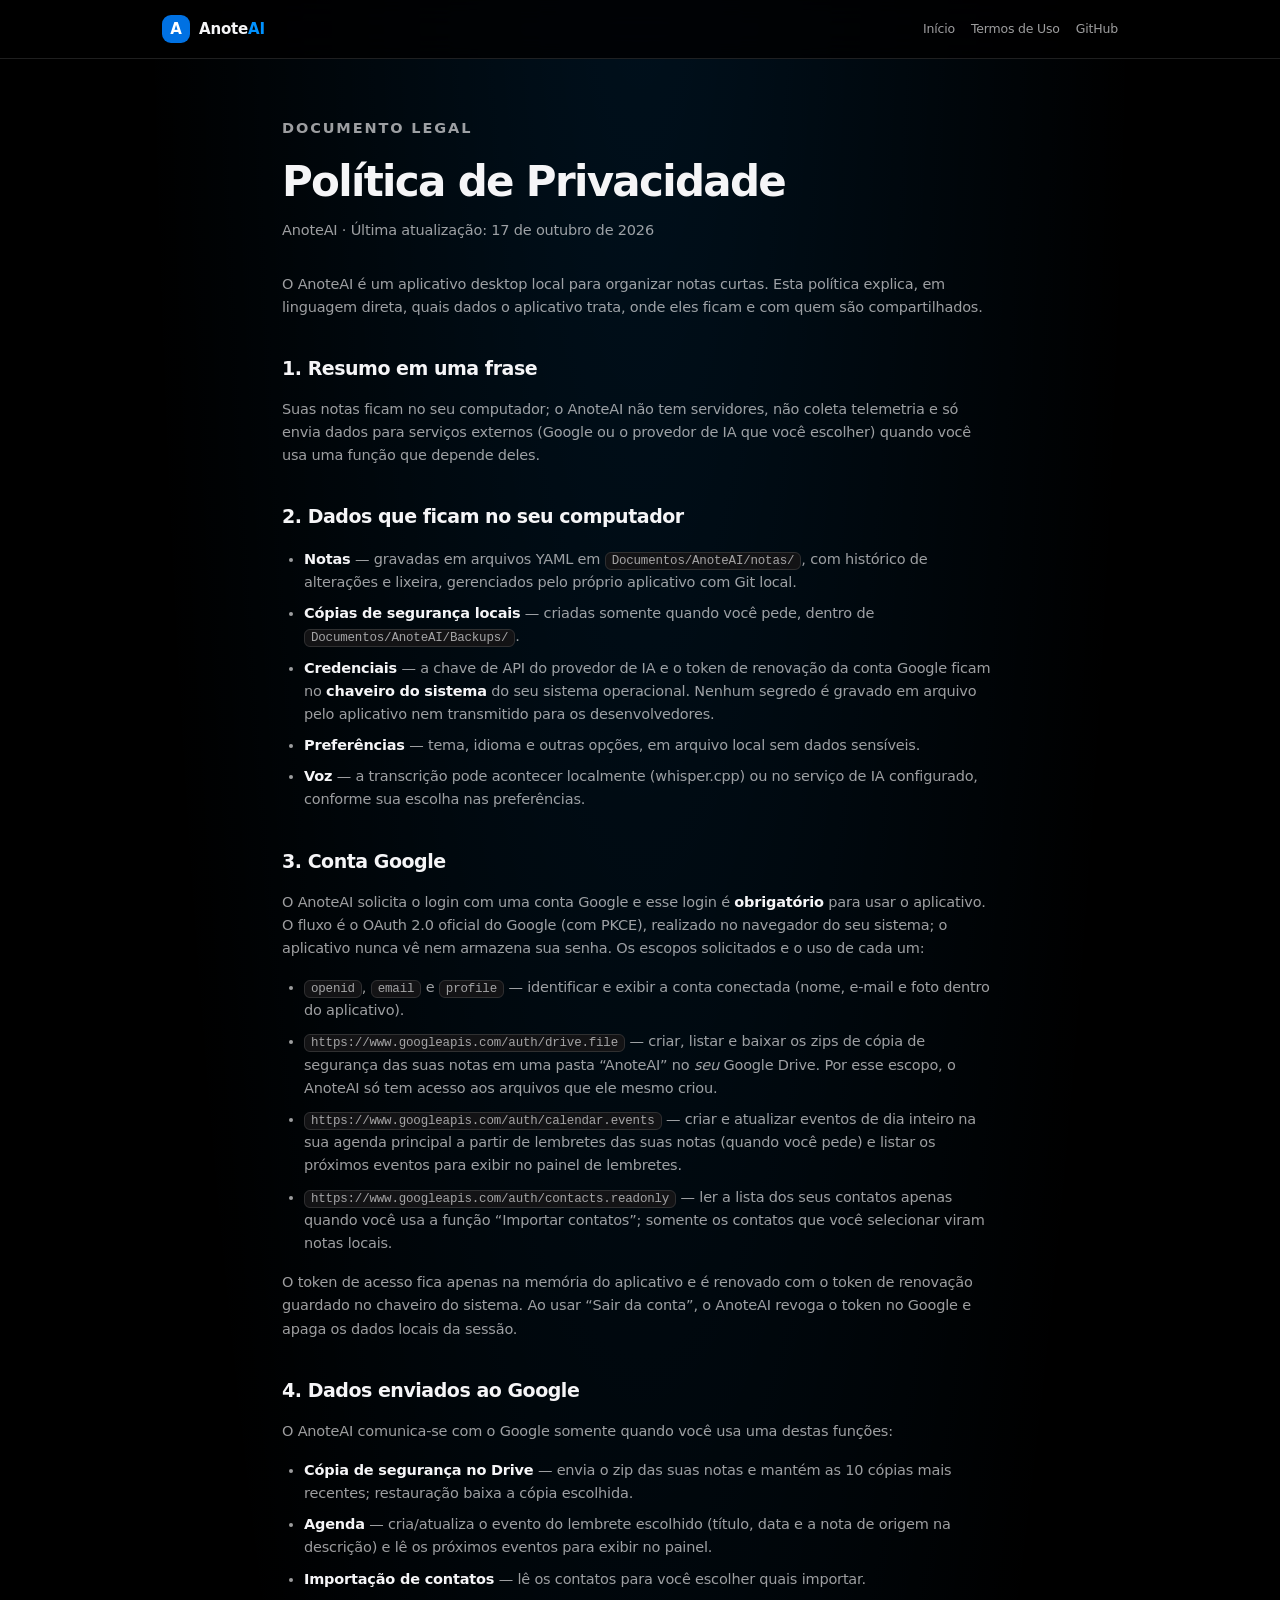
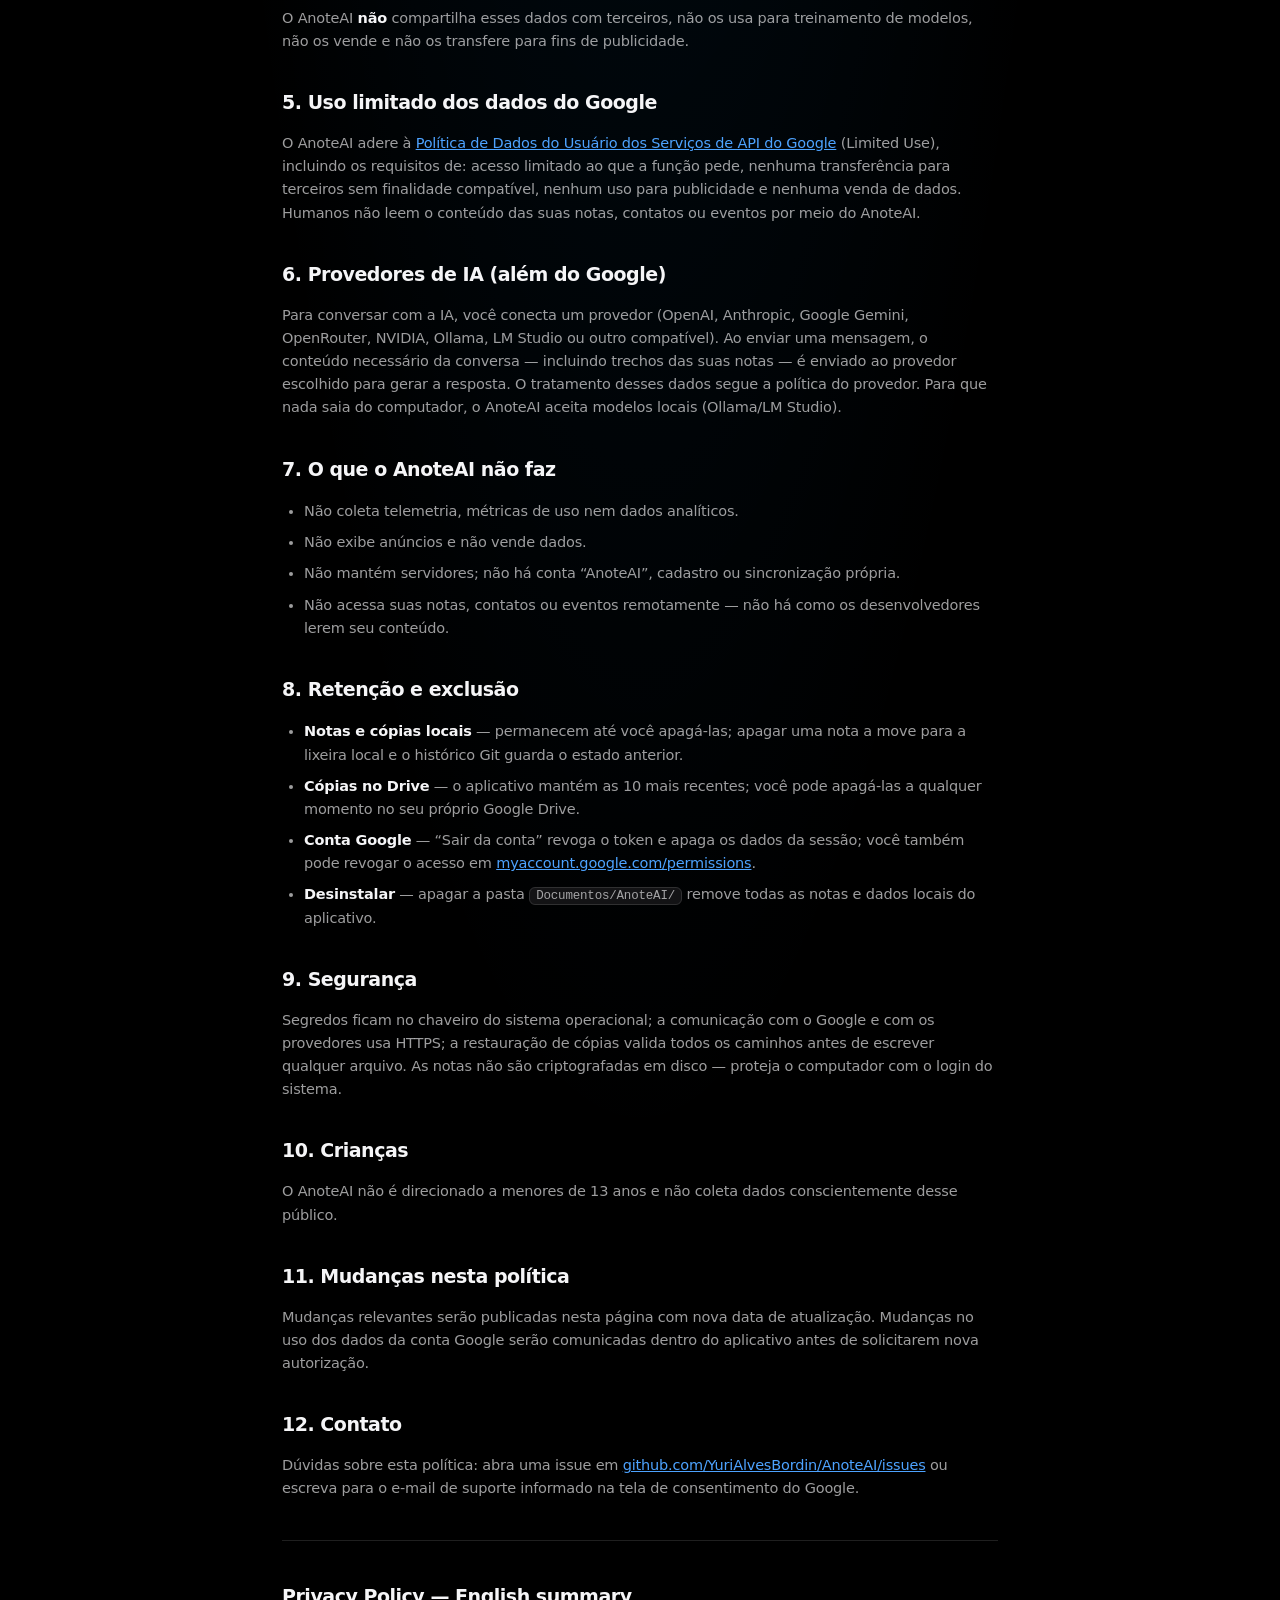
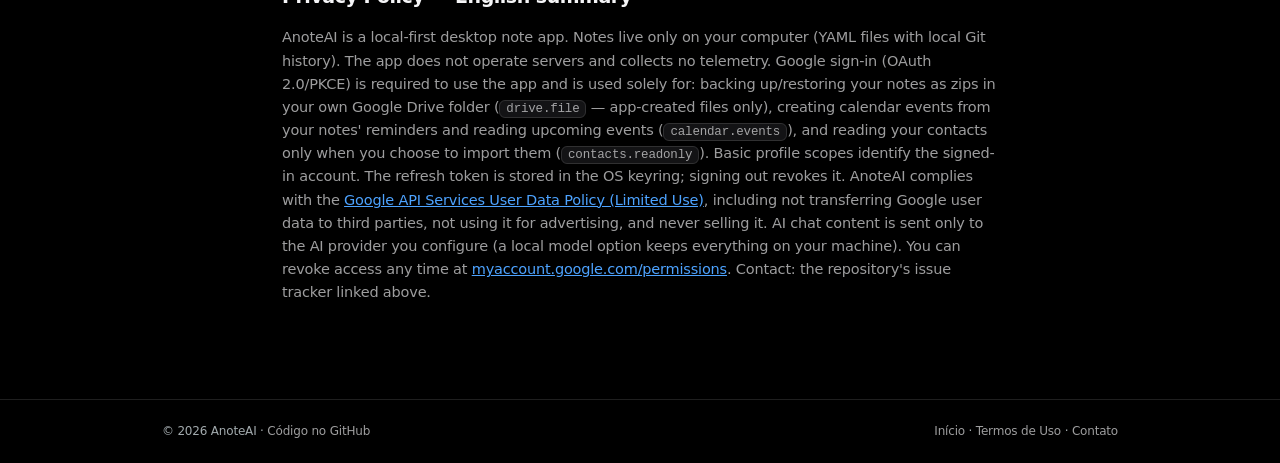
==== privacidade.html @ 76039820 "Site do AnoteAI: página inicial, política de privacidade e termos de uso" ====
<!DOCTYPE html>
<html lang="pt-BR">
<head>
  <meta charset="UTF-8" />
  <meta name="viewport" content="width=device-width, initial-scale=1" />
  <title>Política de Privacidade — AnoteAI</title>
  <meta name="description" content="Política de Privacidade do AnoteAI: como o aplicativo trata suas notas, sua conta Google e os dados enviados aos provedores de IA." />
  <link rel="stylesheet" href="style.css" />
  <link rel="icon" href="data:image/svg+xml,%3Csvg xmlns='http://www.w3.org/2000/svg' viewBox='0 0 32 32'%3E%3Crect width='32' height='32' rx='8' fill='%230071E3'/%3E%3Ctext x='16' y='22' font-family='sans-serif' font-size='15' font-weight='700' fill='white' text-anchor='middle'%3EA%3C/text%3E%3C/svg%3E" />
</head>
<body>
  <header class="top">
    <div class="wrap top-row">
      <a class="brand" href="./">
        <span class="brand-mark">A</span>
        <span>Anote<span class="brand-ai">AI</span></span>
      </a>
      <nav>
        <a href="./">Início</a>
        <a href="termos.html">Termos de Uso</a>
        <a href="https://github.com/YuriAlvesBordin/AnoteAI" rel="noopener">GitHub</a>
      </nav>
    </div>
  </header>

  <main>
    <article class="doc wrap narrow">
      <p class="eyebrow">Documento legal</p>
      <h1>Política de Privacidade</h1>
      <p class="doc-meta">AnoteAI · Última atualização: 17 de outubro de 2026</p>

      <p>
        O AnoteAI é um aplicativo desktop local para organizar notas curtas. Esta
        política explica, em linguagem direta, quais dados o aplicativo trata, onde
        eles ficam e com quem são compartilhados.
      </p>

      <h2>1. Resumo em uma frase</h2>
      <p>
        Suas notas ficam no seu computador; o AnoteAI não tem servidores, não coleta
        telemetria e só envia dados para serviços externos (Google ou o provedor de IA
        que você escolher) quando você usa uma função que depende deles.
      </p>

      <h2>2. Dados que ficam no seu computador</h2>
      <ul>
        <li><strong>Notas</strong> — gravadas em arquivos YAML em <code>Documentos/AnoteAI/notas/</code>, com histórico de alterações e lixeira, gerenciados pelo próprio aplicativo com Git local.</li>
        <li><strong>Cópias de segurança locais</strong> — criadas somente quando você pede, dentro de <code>Documentos/AnoteAI/Backups/</code>.</li>
        <li><strong>Credenciais</strong> — a chave de API do provedor de IA e o token de renovação da conta Google ficam no <strong>chaveiro do sistema</strong> do seu sistema operacional. Nenhum segredo é gravado em arquivo pelo aplicativo nem transmitido para os desenvolvedores.</li>
        <li><strong>Preferências</strong> — tema, idioma e outras opções, em arquivo local sem dados sensíveis.</li>
        <li><strong>Voz</strong> — a transcrição pode acontecer localmente (whisper.cpp) ou no serviço de IA configurado, conforme sua escolha nas preferências.</li>
      </ul>

      <h2>3. Conta Google</h2>
      <p>
        O AnoteAI solicita o login com uma conta Google e esse login é
        <strong>obrigatório</strong> para usar o aplicativo. O fluxo é o OAuth 2.0
        oficial do Google (com PKCE), realizado no navegador do seu sistema; o
        aplicativo nunca vê nem armazena sua senha. Os escopos solicitados e o uso de
        cada um:
      </p>
      <ul>
        <li><code>openid</code>, <code>email</code> e <code>profile</code> — identificar e exibir a conta conectada (nome, e-mail e foto dentro do aplicativo).</li>
        <li><code>https://www.googleapis.com/auth/drive.file</code> — criar, listar e baixar os zips de cópia de segurança das suas notas em uma pasta “AnoteAI” no <em>seu</em> Google Drive. Por esse escopo, o AnoteAI só tem acesso aos arquivos que ele mesmo criou.</li>
        <li><code>https://www.googleapis.com/auth/calendar.events</code> — criar e atualizar eventos de dia inteiro na sua agenda principal a partir de lembretes das suas notas (quando você pede) e listar os próximos eventos para exibir no painel de lembretes.</li>
        <li><code>https://www.googleapis.com/auth/contacts.readonly</code> — ler a lista dos seus contatos apenas quando você usa a função “Importar contatos”; somente os contatos que você selecionar viram notas locais.</li>
      </ul>
      <p>
        O token de acesso fica apenas na memória do aplicativo e é renovado com o
        token de renovação guardado no chaveiro do sistema. Ao usar “Sair da conta”,
        o AnoteAI revoga o token no Google e apaga os dados locais da sessão.
      </p>

      <h2>4. Dados enviados ao Google</h2>
      <p>O AnoteAI comunica-se com o Google somente quando você usa uma destas funções:</p>
      <ul>
        <li><strong>Cópia de segurança no Drive</strong> — envia o zip das suas notas e mantém as 10 cópias mais recentes; restauração baixa a cópia escolhida.</li>
        <li><strong>Agenda</strong> — cria/atualiza o evento do lembrete escolhido (título, data e a nota de origem na descrição) e lê os próximos eventos para exibir no painel.</li>
        <li><strong>Importação de contatos</strong> — lê os contatos para você escolher quais importar.</li>
      </ul>
      <p>
        O AnoteAI <strong>não</strong> compartilha esses dados com terceiros, não os
        usa para treinamento de modelos, não os vende e não os transfere para fins de
        publicidade.
      </p>

      <h2>5. Uso limitado dos dados do Google</h2>
      <p>
        O AnoteAI adere à <a href="https://developers.google.com/terms/api-services-user-data-policy" rel="noopener">Política de Dados do Usuário dos Serviços de API do Google</a>
        (Limited Use), incluindo os requisitos de: acesso limitado ao que a função
        pede, nenhuma transferência para terceiros sem finalidade compatível, nenhum
        uso para publicidade e nenhuma venda de dados. Humanos não leem o conteúdo
        das suas notas, contatos ou eventos por meio do AnoteAI.
      </p>

      <h2>6. Provedores de IA (além do Google)</h2>
      <p>
        Para conversar com a IA, você conecta um provedor (OpenAI, Anthropic, Google
        Gemini, OpenRouter, NVIDIA, Ollama, LM Studio ou outro compatível). Ao enviar
        uma mensagem, o conteúdo necessário da conversa — incluindo trechos das suas
        notas — é enviado ao provedor escolhido para gerar a resposta. O tratamento
        desses dados segue a política do provedor. Para que nada saia do computador,
        o AnoteAI aceita modelos locais (Ollama/LM Studio).
      </p>

      <h2>7. O que o AnoteAI não faz</h2>
      <ul>
        <li>Não coleta telemetria, métricas de uso nem dados analíticos.</li>
        <li>Não exibe anúncios e não vende dados.</li>
        <li>Não mantém servidores; não há conta “AnoteAI”, cadastro ou sincronização própria.</li>
        <li>Não acessa suas notas, contatos ou eventos remotamente — não há como os desenvolvedores lerem seu conteúdo.</li>
      </ul>

      <h2>8. Retenção e exclusão</h2>
      <ul>
        <li><strong>Notas e cópias locais</strong> — permanecem até você apagá-las; apagar uma nota a move para a lixeira local e o histórico Git guarda o estado anterior.</li>
        <li><strong>Cópias no Drive</strong> — o aplicativo mantém as 10 mais recentes; você pode apagá-las a qualquer momento no seu próprio Google Drive.</li>
        <li><strong>Conta Google</strong> — “Sair da conta” revoga o token e apaga os dados da sessão; você também pode revogar o acesso em <a href="https://myaccount.google.com/permissions" rel="noopener">myaccount.google.com/permissions</a>.</li>
        <li><strong>Desinstalar</strong> — apagar a pasta <code>Documentos/AnoteAI/</code> remove todas as notas e dados locais do aplicativo.</li>
      </ul>

      <h2>9. Segurança</h2>
      <p>
        Segredos ficam no chaveiro do sistema operacional; a comunicação com o Google
        e com os provedores usa HTTPS; a restauração de cópias valida todos os
        caminhos antes de escrever qualquer arquivo. As notas não são criptografadas
        em disco — proteja o computador com o login do sistema.
      </p>

      <h2>10. Crianças</h2>
      <p>
        O AnoteAI não é direcionado a menores de 13 anos e não coleta dados
        conscientemente desse público.
      </p>

      <h2>11. Mudanças nesta política</h2>
      <p>
        Mudanças relevantes serão publicadas nesta página com nova data de
        atualização. Mudanças no uso dos dados da conta Google serão comunicadas
        dentro do aplicativo antes de solicitarem nova autorização.
      </p>

      <h2>12. Contato</h2>
      <p>
        Dúvidas sobre esta política: abra uma issue em
        <a href="https://github.com/YuriAlvesBordin/AnoteAI/issues" rel="noopener">github.com/YuriAlvesBordin/AnoteAI/issues</a>
        ou escreva para o e-mail de suporte informado na tela de consentimento do
        Google.
      </p>

      <hr />

      <h2>Privacy Policy — English summary</h2>
      <p>
        AnoteAI is a local-first desktop note app. Notes live only on your computer
        (YAML files with local Git history). The app does not operate servers and
        collects no telemetry. Google sign-in (OAuth 2.0/PKCE) is required to use the
        app and is used solely for: backing up/restoring your notes as zips in your
        own Google Drive folder (<code>drive.file</code> — app-created files only),
        creating calendar events from your notes' reminders and reading upcoming
        events (<code>calendar.events</code>), and reading your contacts only when
        you choose to import them (<code>contacts.readonly</code>). Basic profile
        scopes identify the signed-in account. The refresh token is stored in the OS
        keyring; signing out revokes it. AnoteAI complies with the
        <a href="https://developers.google.com/terms/api-services-user-data-policy" rel="noopener">Google API Services User Data Policy (Limited Use)</a>,
        including not transferring Google user data to third parties, not using it
        for advertising, and never selling it. AI chat content is sent only to the
        AI provider you configure (a local model option keeps everything on your
        machine). You can revoke access any time at
        <a href="https://myaccount.google.com/permissions" rel="noopener">myaccount.google.com/permissions</a>.
        Contact: the repository's issue tracker linked above.
      </p>
    </article>
  </main>

  <footer>
    <div class="wrap footer-row">
      <span>© 2026 AnoteAI · <a href="https://github.com/YuriAlvesBordin/AnoteAI" rel="noopener">Código no GitHub</a></span>
      <span>
        <a href="./">Início</a> ·
        <a href="termos.html">Termos de Uso</a> ·
        <a href="https://github.com/YuriAlvesBordin/AnoteAI/issues" rel="noopener">Contato</a>
      </span>
    </div>
  </footer>
</body>
</html>
---- style.css ----
/* AnoteAI — site estático. Sem fontes externas, sem analytics, sem rastreadores. */
:root {
  --brand-black: #1d1d1f;
  --ink: #f5f5f7;
  --muted: rgba(245, 245, 247, 0.64);
  --subtle: #a2aaad;
  --bg: #000000;
  --card: #131315;
  --line: rgba(255, 255, 255, 0.12);
  --accent: #0071e3;
  --accent-ink: #ffffff;
  --accent-soft: rgba(0, 145, 255, 0.14);
}

* { box-sizing: border-box; }

html { scroll-behavior: smooth; }

body {
  margin: 0;
  color: var(--ink);
  background:
    radial-gradient(ellipse at 50% -10%, rgba(0, 145, 255, 0.12), transparent 55%),
    var(--bg);
  font-family: -apple-system, BlinkMacSystemFont, "Segoe UI", system-ui, sans-serif;
  letter-spacing: -0.012em;
  line-height: 1.6;
  -webkit-font-smoothing: antialiased;
}

.wrap { max-width: 1000px; margin: 0 auto; padding: 0 22px; }
.narrow { max-width: 760px; }

.top {
  position: sticky;
  top: 0;
  z-index: 5;
  background: rgba(0, 0, 0, 0.82);
  backdrop-filter: blur(20px) saturate(150%);
  border-bottom: 1px solid var(--line);
}

.top-row {
  display: flex;
  align-items: center;
  justify-content: space-between;
  gap: 14px;
  min-height: 58px;
  flex-wrap: wrap;
  padding-top: 8px;
  padding-bottom: 8px;
}

.brand {
  display: flex;
  align-items: center;
  gap: 9px;
  color: var(--ink);
  text-decoration: none;
  font-size: 15px;
  font-weight: 650;
  white-space: nowrap;
}

.brand-mark {
  display: grid;
  place-items: center;
  width: 28px;
  height: 28px;
  border-radius: 9px;
  color: var(--accent-ink);
  background: var(--accent);
  font-weight: 700;
}

.brand-ai { color: #0091ff; }

nav {
  display: flex;
  flex-wrap: wrap;
  gap: 4px 16px;
  font-size: 12.5px;
}

nav a { color: var(--muted); text-decoration: none; }
nav a:hover { color: var(--ink); }

.hero { padding: 92px 0 74px; text-align: center; }

.eyebrow {
  margin: 0;
  font-size: 11px;
  font-weight: 650;
  letter-spacing: 0.13em;
  color: var(--subtle);
  text-transform: uppercase;
}

.hero h1 {
  margin: 10px 0 14px;
  font-size: clamp(40px, 7vw, 62px);
  font-weight: 650;
  letter-spacing: -0.045em;
}

.lead {
  max-width: 620px;
  margin: 0 auto 26px;
  color: var(--muted);
  font-size: clamp(15px, 2.4vw, 18px);
}

.hero-actions {
  display: flex;
  gap: 10px;
  justify-content: center;
  flex-wrap: wrap;
}

.hero-note { margin: 18px 0 0; color: var(--subtle); font-size: 12px; }

.button {
  display: inline-flex;
  align-items: center;
  justify-content: center;
  gap: 8px;
  min-height: 44px;
  padding: 0 18px;
  border-radius: 12px;
  font-size: 13.5px;
  font-weight: 620;
  text-decoration: none;
  transition: transform 0.16s ease, background 0.16s ease;
}

.button.primary { color: var(--accent-ink); background: var(--accent); }
.button.primary:hover { transform: translateY(-1px); }
.button.ghost { color: var(--ink); background: var(--card); border: 1px solid var(--line); }
.button.ghost:hover { background: var(--line); }

.features { padding: 20px 0 60px; }

.grid {
  display: grid;
  grid-template-columns: repeat(3, 1fr);
  gap: 12px;
}

.card {
  margin: 0;
  padding: 18px;
  background: var(--card);
  border: 1px solid var(--line);
  border-radius: 16px;
}

.card h2 { margin: 0 0 8px; font-size: 15px; font-weight: 640; letter-spacing: -0.02em; }
.card p { margin: 0; color: var(--muted); font-size: 13px; line-height: 1.6; }

.google, .privacy-strip { padding: 64px 0; border-top: 1px solid var(--line); }
.privacy-strip { border-bottom: 1px solid var(--line); }

.google h2, .privacy-strip h2 { margin: 0 0 14px; font-size: clamp(24px, 4vw, 32px); font-weight: 640; letter-spacing: -0.035em; }
.google p, .privacy-strip p { color: var(--muted); font-size: 14.5px; }

.scopes { margin: 18px 0; padding: 0 0 0 4px; list-style: none; display: grid; gap: 10px; }
.scopes li {
  padding: 12px 14px;
  background: var(--card);
  border: 1px solid var(--line);
  border-radius: 12px;
  color: var(--muted);
  font-size: 13.5px;
}
.scopes strong { color: var(--ink); }

.privacy-strip .button { margin-top: 6px; }

.doc { padding: 58px 22px 80px; }
.doc h1 { margin: 8px 0 4px; font-size: clamp(30px, 5vw, 42px); font-weight: 650; letter-spacing: -0.04em; }
.doc-meta { margin: 0 0 30px; color: var(--subtle); font-size: 12.5px; }
.doc h2 { margin: 34px 0 10px; font-size: 19px; font-weight: 640; letter-spacing: -0.025em; }
.doc p, .doc li { color: var(--muted); font-size: 14.5px; }
.doc ul { padding-left: 22px; display: grid; gap: 8px; }
.doc strong { color: var(--ink); }
.doc a { color: #4da3ff; }
.doc code {
  padding: 1px 6px;
  border-radius: 6px;
  background: var(--card);
  border: 1px solid var(--line);
  font-size: 12.5px;
}
.doc hr { margin: 40px 0; border: 0; border-top: 1px solid var(--line); }

footer {
  border-top: 1px solid var(--line);
  padding: 22px 0;
  color: var(--subtle);
  font-size: 12px;
}

.footer-row {
  display: flex;
  justify-content: space-between;
  gap: 10px 18px;
  flex-wrap: wrap;
}

footer a { color: var(--muted); text-decoration: none; }
footer a:hover { color: var(--ink); }

@media (max-width: 860px) {
  .grid { grid-template-columns: 1fr 1fr; }
}

@media (max-width: 560px) {
  .grid { grid-template-columns: 1fr; }
  .hero { padding: 64px 0 48px; }
  .footer-row { flex-direction: column; }
}
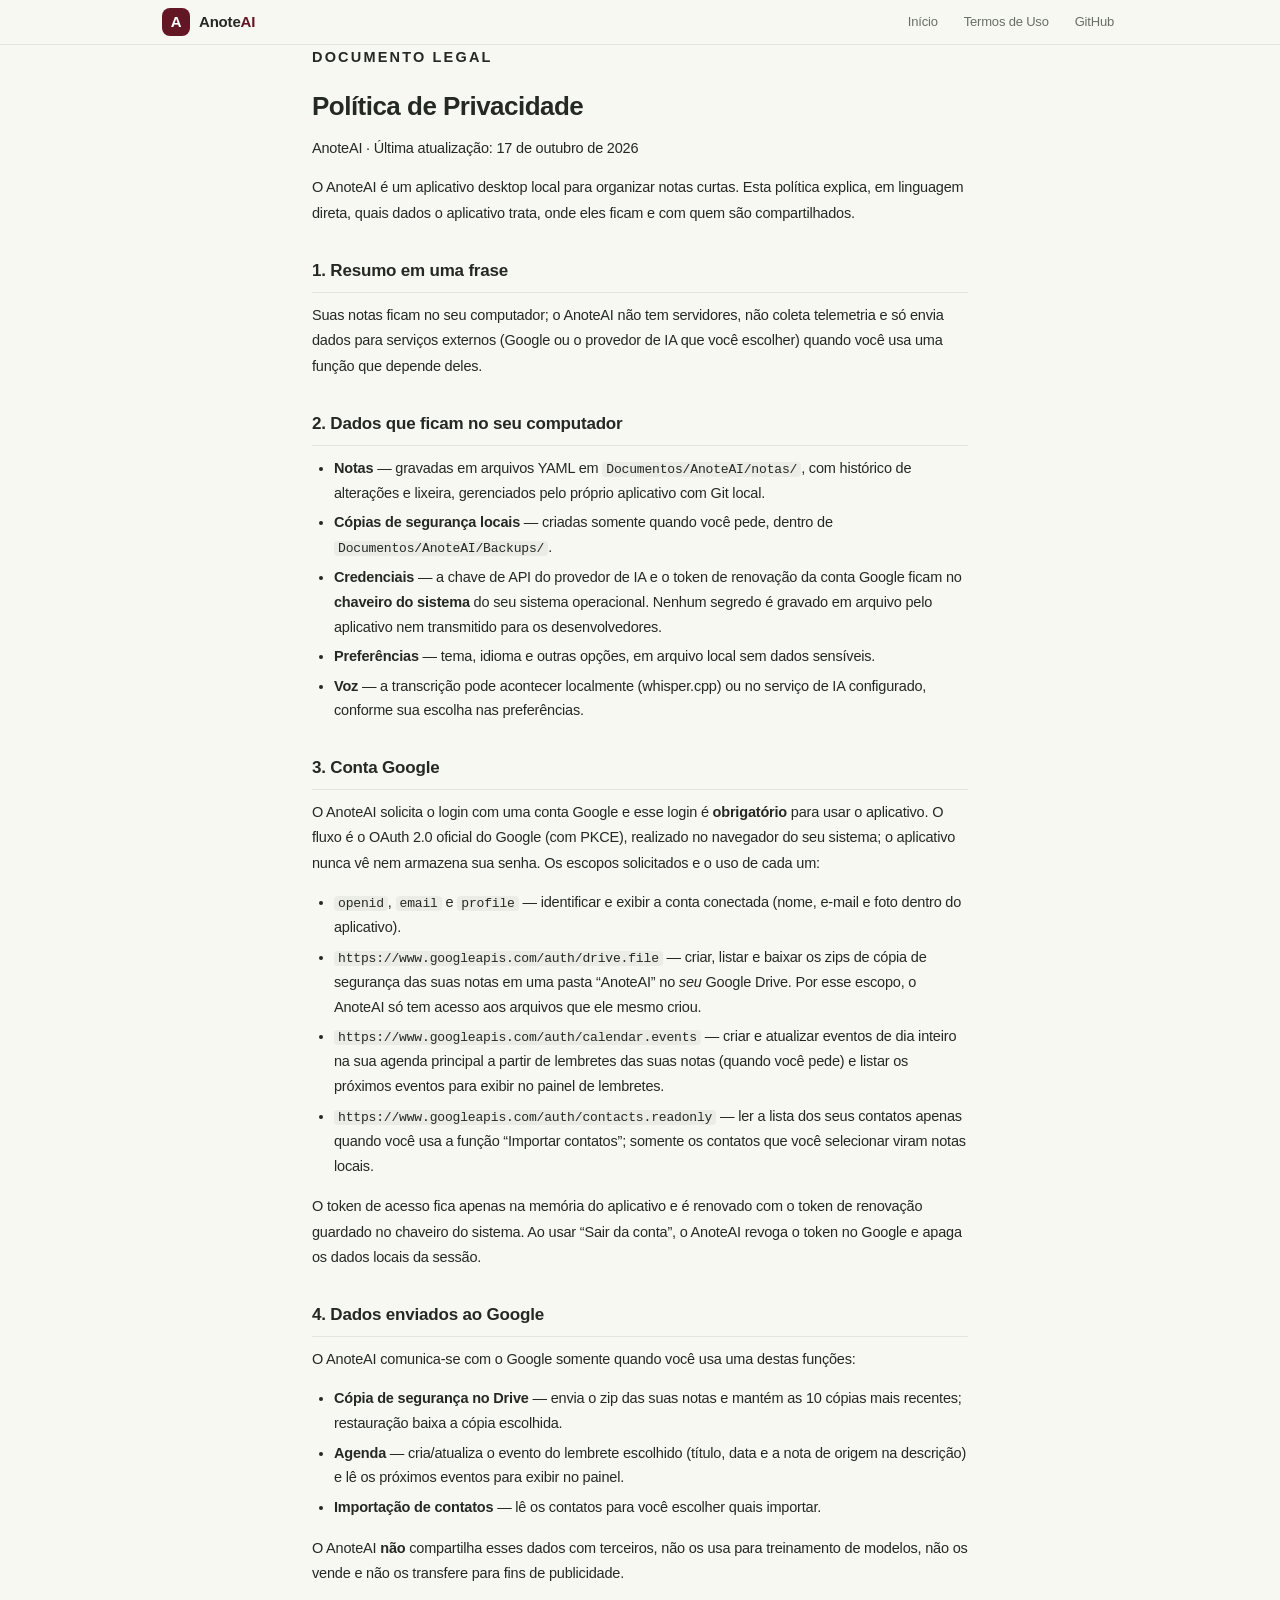
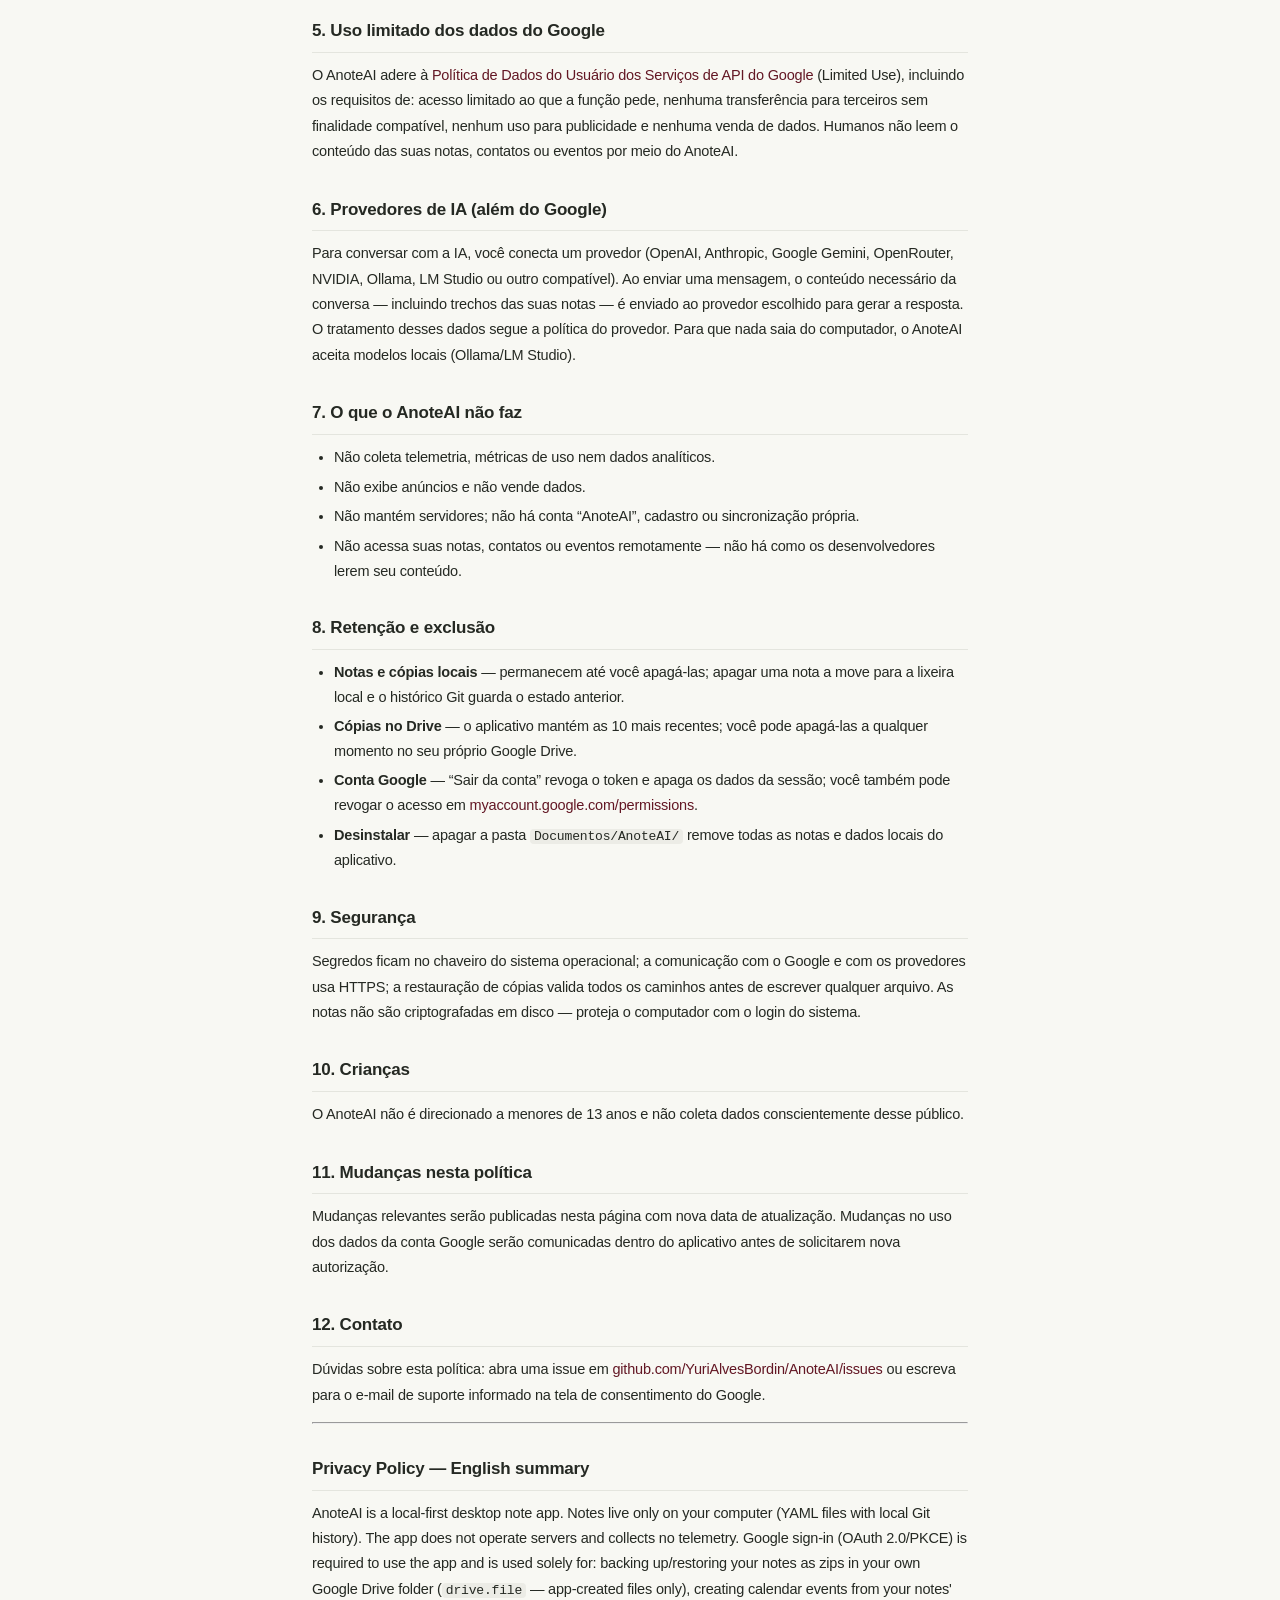
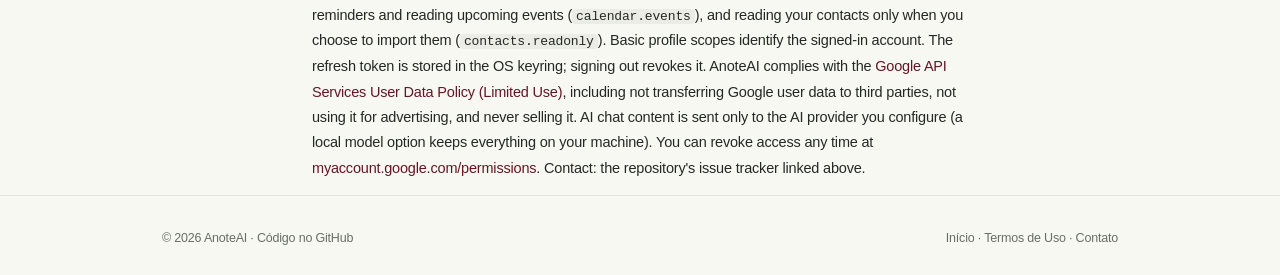
==== commit 1a12a9e9: "Redesign do site: freemium (2 planos), paleta neutral+terracotta, estilo Braun/HIG - Tema claro com " ====
--- a/privacidade.html
+++ b/privacidade.html
@@ -6,7 +6,7 @@
   <title>Política de Privacidade — AnoteAI</title>
   <meta name="description" content="Política de Privacidade do AnoteAI: como o aplicativo trata suas notas, sua conta Google e os dados enviados aos provedores de IA." />
   <link rel="stylesheet" href="style.css" />
-  <link rel="icon" href="data:image/svg+xml,%3Csvg xmlns='http://www.w3.org/2000/svg' viewBox='0 0 32 32'%3E%3Crect width='32' height='32' rx='8' fill='%230071E3'/%3E%3Ctext x='16' y='22' font-family='sans-serif' font-size='15' font-weight='700' fill='white' text-anchor='middle'%3EA%3C/text%3E%3C/svg%3E" />
+  <link rel="icon" href="data:image/svg+xml,%3Csvg xmlns='http://www.w3.org/2000/svg' viewBox='0 0 32 32'%3E%3Crect width='32' height='32' rx='8' fill='%23631724'/%3E%3Ctext x='16' y='22' font-family='sans-serif' font-size='15' font-weight='700' fill='white' text-anchor='middle'%3EA%3C/text%3E%3C/svg%3E" />
 </head>
 <body>
   <header class="top">
--- a/style.css
+++ b/style.css
@@ -1,221 +1,375 @@
-/* AnoteAI — site estático. Sem fontes externas, sem analytics, sem rastreadores. */
+/* AnoteAI — site estático, freemium, paleta neutral + terracotta, estilo Braun + Apple HIG */
+
+/* --- Tokens (todos dentro de :root) --- */
 :root {
-  --brand-black: #1d1d1f;
-  --ink: #f5f5f7;
-  --muted: rgba(245, 245, 247, 0.64);
-  --subtle: #a2aaad;
-  --bg: #000000;
-  --card: #131315;
-  --line: rgba(255, 255, 255, 0.12);
-  --accent: #0071e3;
-  --accent-ink: #ffffff;
-  --accent-soft: rgba(0, 145, 255, 0.14);
-}
-
-* { box-sizing: border-box; }
-
+  --neutral-50: #F8F8F3;
+  --neutral-100: #ECECE6;
+  --neutral-200: #E4E5DE;
+  --neutral-300: #D5D8CE;
+  --neutral-400: #B5BCAF;
+  --neutral-500: #858B7F;
+  --neutral-600: #686E63;
+  --neutral-900: #252923;
+  --terracotta-100: #F3DCDC;
+  --terracotta-600: #631724;
+  --white: #FFFFFF;
+
+  --bg: var(--neutral-50);
+  --surface: var(--white);
+  --line: var(--neutral-200);
+  --ink: var(--neutral-900);
+  --muted: var(--neutral-600);
+  --muted-soft: var(--neutral-500);
+  --accent: var(--terracotta-600);
+  --accent-soft: var(--terracotta-100);
+  --accent-dark: #4E121C;
+  --radius: 14px;
+}
+
+/* --- Reset & Base --- */
+*, *::before, *::after { box-sizing: border-box; }
 html { scroll-behavior: smooth; }
-
 body {
   margin: 0;
   color: var(--ink);
-  background:
-    radial-gradient(ellipse at 50% -10%, rgba(0, 145, 255, 0.12), transparent 55%),
-    var(--bg);
-  font-family: -apple-system, BlinkMacSystemFont, "Segoe UI", system-ui, sans-serif;
+  background: var(--bg);
+  font-family: -apple-system, BlinkMacSystemFont, "Segoe UI", Roboto, Helvetica, Arial, system-ui, sans-serif;
   letter-spacing: -0.012em;
   line-height: 1.6;
   -webkit-font-smoothing: antialiased;
 }
 
-.wrap { max-width: 1000px; margin: 0 auto; padding: 0 22px; }
-.narrow { max-width: 760px; }
-
+a { color: var(--accent); text-decoration: none; }
+a:hover { text-decoration: underline; }
+a:focus-visible, button:focus-visible, .button:focus-visible {
+  outline: 2px solid var(--accent);
+  outline-offset: 2px;
+  border-radius: 2px;
+}
+
+/* --- Header --- */
 .top {
   position: sticky;
   top: 0;
-  z-index: 5;
-  background: rgba(0, 0, 0, 0.82);
-  backdrop-filter: blur(20px) saturate(150%);
+  z-index: 10;
+  background: rgba(248, 248, 243, 0.82);
   border-bottom: 1px solid var(--line);
-}
-
+  backdrop-filter: blur(12px);
+  -webkit-backdrop-filter: blur(12px);
+}
 .top-row {
   display: flex;
   align-items: center;
   justify-content: space-between;
   gap: 14px;
-  min-height: 58px;
+  padding: 10px 0;
   flex-wrap: wrap;
-  padding-top: 8px;
-  padding-bottom: 8px;
-}
-
+}
 .brand {
   display: flex;
   align-items: center;
   gap: 9px;
   color: var(--ink);
-  text-decoration: none;
   font-size: 15px;
   font-weight: 650;
   white-space: nowrap;
-}
-
+  text-decoration: none;
+}
 .brand-mark {
   display: grid;
   place-items: center;
   width: 28px;
   height: 28px;
-  border-radius: 9px;
-  color: var(--accent-ink);
+  border-radius: 8px;
   background: var(--accent);
+  color: var(--white);
   font-weight: 700;
-}
-
-.brand-ai { color: #0091ff; }
-
+  font-size: 15px;
+}
+.brand-ai { color: var(--accent); }
 nav {
   display: flex;
   flex-wrap: wrap;
-  gap: 4px 16px;
-  font-size: 12.5px;
-}
-
-nav a { color: var(--muted); text-decoration: none; }
+  gap: 4px 18px;
+  font-size: 13px;
+}
+nav a {
+  color: var(--muted);
+  text-decoration: none;
+  display: inline-flex;
+  align-items: center;
+  min-height: 44px;
+  padding: 8px 4px;
+}
 nav a:hover { color: var(--ink); }
 
-.hero { padding: 92px 0 74px; text-align: center; }
-
+/* --- Utilidades --- */
+.wrap { max-width: 1000px; margin: 0 auto; padding: 0 22px; }
+.narrow { max-width: 700px; }
 .eyebrow {
-  margin: 0;
+  margin: 0 0 12px;
   font-size: 11px;
   font-weight: 650;
-  letter-spacing: 0.13em;
-  color: var(--subtle);
+  letter-spacing: 0.15em;
+  color: var(--muted);
   text-transform: uppercase;
 }
-
-.hero h1 {
-  margin: 10px 0 14px;
-  font-size: clamp(40px, 7vw, 62px);
+.section-subtitle {
+  margin: 0 0 10px;
+  font-size: 13px;
   font-weight: 650;
-  letter-spacing: -0.045em;
-}
-
+  letter-spacing: 0.06em;
+  color: var(--muted);
+  text-transform: uppercase;
+  text-align: center;
+}
 .lead {
-  max-width: 620px;
-  margin: 0 auto 26px;
+  max-width: 640px;
+  margin: 0 auto 30px;
   color: var(--muted);
   font-size: clamp(15px, 2.4vw, 18px);
 }
 
-.hero-actions {
-  display: flex;
-  gap: 10px;
-  justify-content: center;
-  flex-wrap: wrap;
-}
-
-.hero-note { margin: 18px 0 0; color: var(--subtle); font-size: 12px; }
-
+/* --- Buttons --- */
 .button {
   display: inline-flex;
   align-items: center;
   justify-content: center;
   gap: 8px;
-  min-height: 44px;
-  padding: 0 18px;
+  min-height: 46px;
+  padding: 0 20px;
   border-radius: 12px;
-  font-size: 13.5px;
-  font-weight: 620;
+  border: 1px solid transparent;
+  font-size: 14px;
+  font-weight: 600;
   text-decoration: none;
-  transition: transform 0.16s ease, background 0.16s ease;
-}
-
-.button.primary { color: var(--accent-ink); background: var(--accent); }
-.button.primary:hover { transform: translateY(-1px); }
-.button.ghost { color: var(--ink); background: var(--card); border: 1px solid var(--line); }
-.button.ghost:hover { background: var(--line); }
-
-.features { padding: 20px 0 60px; }
-
+  transition: background 0.16s ease, border-color 0.16s ease;
+  cursor: pointer;
+  touch-action: manipulation;
+}
+.button.primary {
+  color: var(--white);
+  background: var(--accent);
+}
+.button.primary:hover { background: var(--accent-dark); }
+.button.ghost {
+  color: var(--ink);
+  background: var(--surface);
+  border-color: var(--line);
+}
+.button.ghost:hover { background: var(--neutral-100); }
+.button.full-width { width: 100%; }
+
+/* --- Hero --- */
+.hero { padding: 96px 0 72px; text-align: center; }
+.hero h1 {
+  margin: 12px 0 20px;
+  font-size: clamp(40px, 6vw, 64px);
+  font-weight: 650;
+  letter-spacing: -0.04em;
+  color: var(--ink);
+}
+.hero-actions {
+  display: flex;
+  gap: 12px;
+  justify-content: center;
+  flex-wrap: wrap;
+}
+.hero-note {
+  margin: 26px auto 0;
+  max-width: 640px;
+  font-size: 13px;
+  color: var(--muted-soft);
+}
+
+/* --- Features --- */
+.features { padding: 72px 0 48px; }
 .grid {
   display: grid;
   grid-template-columns: repeat(3, 1fr);
-  gap: 12px;
-}
-
+  gap: 20px;
+}
 .card {
+  padding: 26px 22px;
+  background: var(--surface);
+  border: 1px solid var(--line);
+  border-radius: var(--radius);
+}
+.card h3 {
+  margin: 0 0 10px;
+  font-size: 15px;
+  font-weight: 600;
+  letter-spacing: -0.02em;
+  color: var(--ink);
+}
+.card p { margin: 0; color: var(--muted); font-size: 14px; }
+
+/* --- Conta Google --- */
+.conta-google { padding: 72px 0 40px; }
+.conta-google ul {
+  margin: 14px 0 10px;
+  padding-left: 20px;
+  color: var(--ink);
+  font-size: 14px;
+}
+.conta-google li { margin: 6px 0; line-height: 1.6; }
+.revogar {
+  margin-top: 14px;
+  font-size: 13.5px;
+  color: var(--muted);
+}
+.revogar a { color: var(--accent); text-decoration: none; }
+
+/* --- Privacidade resumida --- */
+.priv-resumo { padding: 56px 0 72px; text-align: center; }
+
+/* --- Planos --- */
+.planos { padding: 72px 0 64px; }
+.planos-intro {
+  text-align: center;
+  margin: 0 0 36px;
+  color: var(--muted);
+  font-size: 14.5px;
+}
+.planos-grid {
+  max-width: 840px;
+  margin: 0 auto;
+  display: grid;
+  gap: 20px;
+  grid-template-columns: 1fr 1fr;
+  align-items: start;
+}
+.plano-card {
+  padding: 34px 26px;
+  border-radius: 20px;
+  background: var(--surface);
+  border: 1px solid var(--line);
+  display: flex;
+  flex-direction: column;
+  gap: 18px;
+}
+.plano-card.pago {
+  background: var(--accent-soft);
+  border-color: var(--neutral-300);
+}
+.plano-badge {
+  display: inline-block;
+  font-size: 11px;
+  font-weight: 700;
+  letter-spacing: 0.12em;
+  text-transform: uppercase;
+  color: var(--white);
+  background: var(--accent);
+  padding: 2px 10px;
+  border-radius: 600px;
+  align-self: start;
+}
+.plano-card.pago .plano-badge { align-self: start; }
+.plano-card h3 {
   margin: 0;
-  padding: 18px;
-  background: var(--card);
-  border: 1px solid var(--line);
-  border-radius: 16px;
-}
-
-.card h2 { margin: 0 0 8px; font-size: 15px; font-weight: 640; letter-spacing: -0.02em; }
-.card p { margin: 0; color: var(--muted); font-size: 13px; line-height: 1.6; }
-
-.google, .privacy-strip { padding: 64px 0; border-top: 1px solid var(--line); }
-.privacy-strip { border-bottom: 1px solid var(--line); }
-
-.google h2, .privacy-strip h2 { margin: 0 0 14px; font-size: clamp(24px, 4vw, 32px); font-weight: 640; letter-spacing: -0.035em; }
-.google p, .privacy-strip p { color: var(--muted); font-size: 14.5px; }
-
-.scopes { margin: 18px 0; padding: 0 0 0 4px; list-style: none; display: grid; gap: 10px; }
-.scopes li {
-  padding: 12px 14px;
-  background: var(--card);
-  border: 1px solid var(--line);
-  border-radius: 12px;
-  color: var(--muted);
-  font-size: 13.5px;
-}
-.scopes strong { color: var(--ink); }
-
-.privacy-strip .button { margin-top: 6px; }
-
-.doc { padding: 58px 22px 80px; }
-.doc h1 { margin: 8px 0 4px; font-size: clamp(30px, 5vw, 42px); font-weight: 650; letter-spacing: -0.04em; }
-.doc-meta { margin: 0 0 30px; color: var(--subtle); font-size: 12.5px; }
-.doc h2 { margin: 34px 0 10px; font-size: 19px; font-weight: 640; letter-spacing: -0.025em; }
-.doc p, .doc li { color: var(--muted); font-size: 14.5px; }
-.doc ul { padding-left: 22px; display: grid; gap: 8px; }
-.doc strong { color: var(--ink); }
-.doc a { color: #4da3ff; }
+  font-size: 17px;
+  font-weight: 700;
+  letter-spacing: -0.02em;
+  color: var(--ink);
+}
+.plano-card.pago h3 { color: var(--accent); }
+.plano-card .preco {
+  font-size: 28px;
+  font-weight: 700;
+  color: var(--ink);
+  line-height: 1.2;
+}
+.plano-card.pago .preco { color: var(--accent); }
+.plano-card .valor { font-variant-numeric: tabular-nums; }
+.plano-lista {
+  margin: 0;
+  padding: 0;
+  list-style: none;
+  display: flex;
+  flex-direction: column;
+  gap: 8px;
+}
+.plano-lista li {
+  display: flex;
+  align-items: flex-start;
+  gap: 8px;
+  font-size: 14px;
+  line-height: 1.6;
+  color: var(--ink);
+}
+.plano-card.pago .plano-lista li { color: var(--ink); }
+.marca {
+  display: inline-block;
+  width: 10px;
+  height: 10px;
+  border-radius: 50%;
+  flex-shrink: 0;
+  margin-top: 3px;
+  background: var(--neutral-400);
+}
+.plano-card.pago .marca { background: var(--accent); }
+.plano-rodape {
+  margin-top: 6px;
+  font-size: 12.5px;
+  color: var(--muted);
+  line-height: 1.5;
+}
+
+/* --- Documentos legais --- */
+.doc { line-height: 1.75; }
+.doc h1 { margin: 0 0 6px; font-size: 26px; font-weight: 650; letter-spacing: -0.02em; color: var(--ink); }
+.doc h2 {
+  margin: 30px 0 10px;
+  font-size: 17px;
+  font-weight: 600;
+  color: var(--ink);
+  border-bottom: 1px solid var(--line);
+  padding-bottom: 6px;
+}
+.doc p { margin: 0 0 14px; color: var(--ink); font-size: 14.5px; }
+.doc ul { margin: 8px 0 16px; padding-left: 22px; color: var(--ink); font-size: 14.5px; }
+.doc li { margin: 5px 0; line-height: 1.7; }
 .doc code {
-  padding: 1px 6px;
-  border-radius: 6px;
-  background: var(--card);
-  border: 1px solid var(--line);
-  font-size: 12.5px;
-}
-.doc hr { margin: 40px 0; border: 0; border-top: 1px solid var(--line); }
-
+  font-size: 0.9em;
+  background: var(--neutral-100);
+  padding: 0 4px;
+  border-radius: 4px;
+  color: var(--ink);
+}
+.doc-meta { color: var(--muted); font-size: 13px; margin-bottom: 22px; }
+
+/* --- Footer --- */
 footer {
   border-top: 1px solid var(--line);
-  padding: 22px 0;
-  color: var(--subtle);
-  font-size: 12px;
-}
-
+  padding: 32px 0;
+  color: var(--muted);
+  font-size: 12.5px;
+}
 .footer-row {
   display: flex;
   justify-content: space-between;
   gap: 10px 18px;
   flex-wrap: wrap;
 }
-
 footer a { color: var(--muted); text-decoration: none; }
 footer a:hover { color: var(--ink); }
 
+/* --- Responsivo --- */
 @media (max-width: 860px) {
   .grid { grid-template-columns: 1fr 1fr; }
-}
-
+  .planos-grid { grid-template-columns: 1fr; }
+  .top-row { gap: 12px; }
+  nav { gap: 4px 12px; font-size: 12.5px; }
+  .footer-row { flex-direction: column; gap: 12px; text-align: center; }
+}
 @media (max-width: 560px) {
+  .hero { padding: 72px 0 56px; }
+  .hero-actions {
+    flex-direction: column;
+    align-items: stretch;
+  }
+  .hero-actions .button { width: 100%; }
   .grid { grid-template-columns: 1fr; }
-  .hero { padding: 64px 0 48px; }
-  .footer-row { flex-direction: column; }
-}
+  .planos { padding: 64px 0 56px; }
+  .footer-row { flex-direction: column; gap: 12px; text-align: center; }
+}
